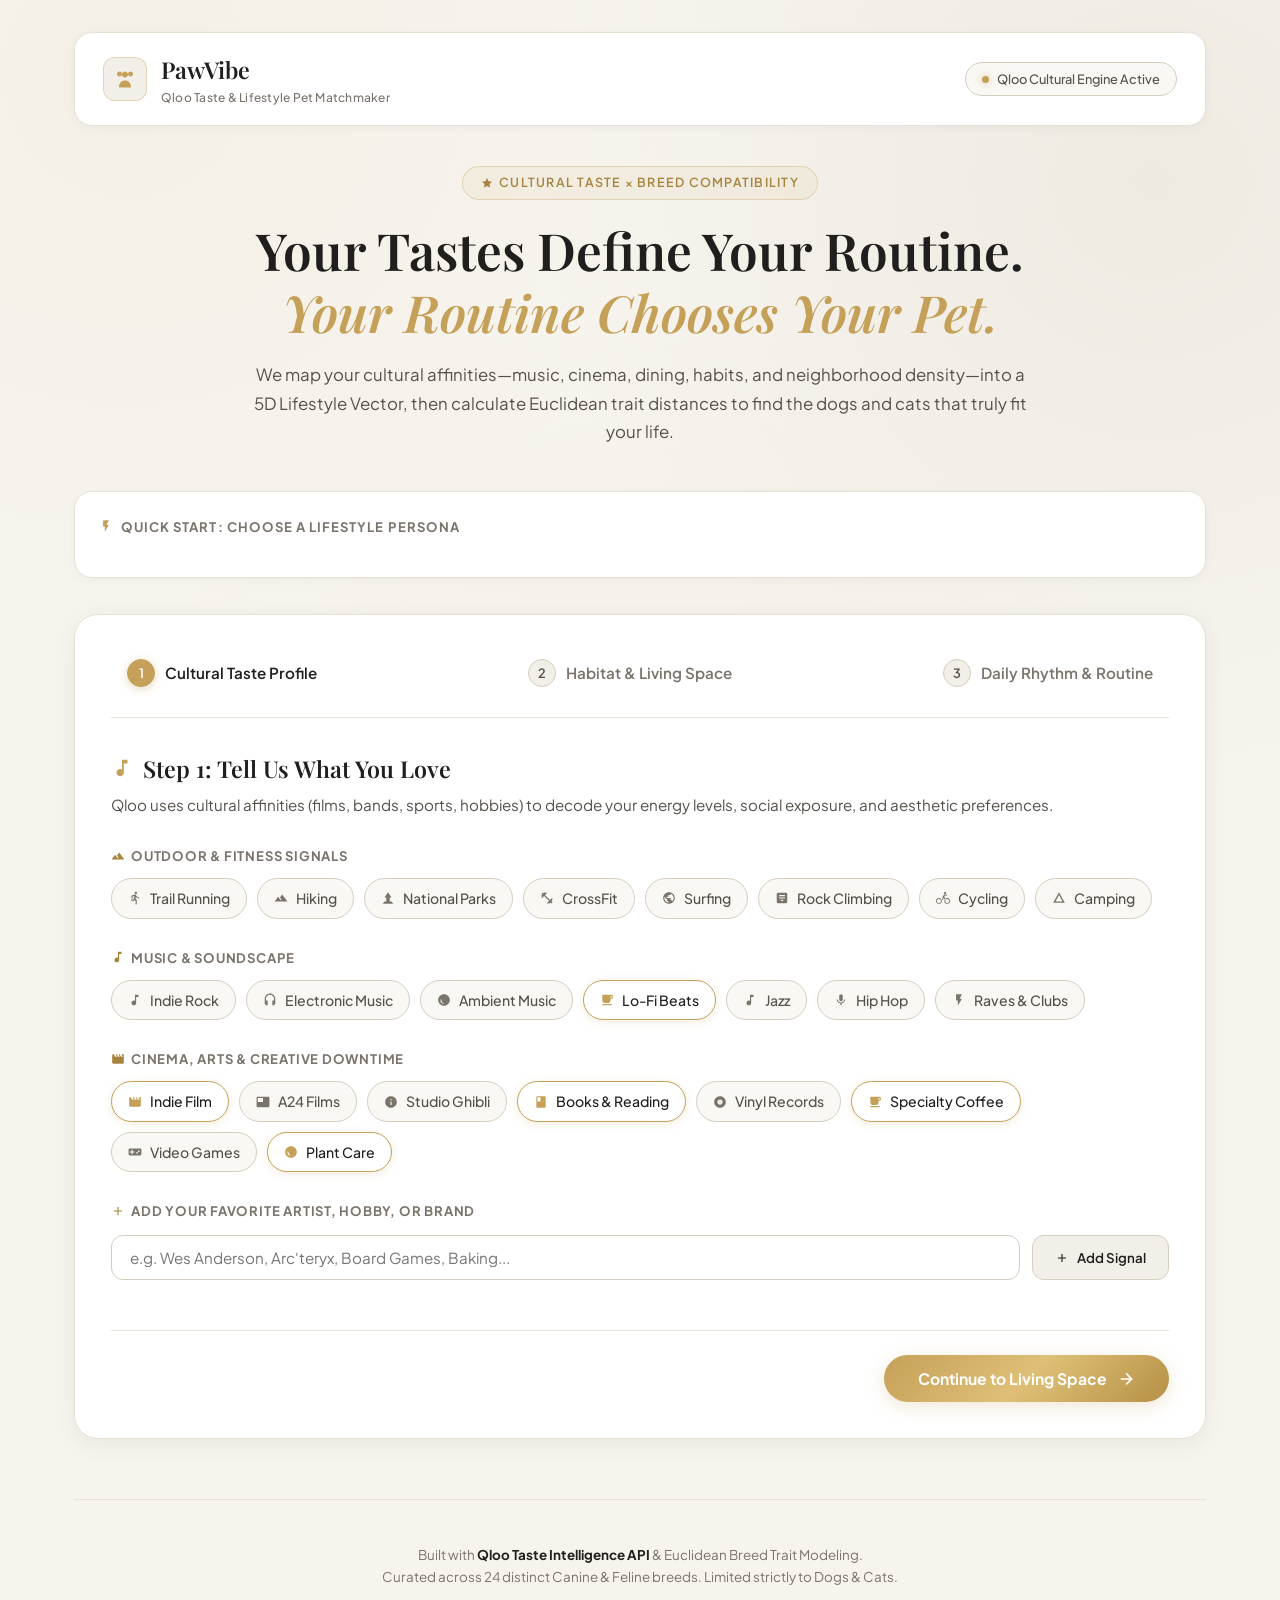
==== frontend/index.html @ f6d2f68c "Initial commit" ====
<!DOCTYPE html>
<html lang="en">
<head>
  <meta charset="UTF-8">
  <meta name="viewport" content="width=device-width, initial-scale=1.0">
  <title>PawVibe — Qloo Taste & Lifestyle Pet Matchmaker (Dogs & Cats)</title>
  <meta name="description" content="Discover your ideal dog or cat breed match powered by Qloo cultural taste intelligence, lifestyle vector modeling, and verified breed trait profiles.">
  <link rel="stylesheet" href="styles.css">
  <link rel="icon" href="data:image/svg+xml,<svg xmlns=%22http://www.w3.org/2000/svg%22 viewBox=%220 0 24 24%22 fill=%22%23C5A059%22><path d=%22M12 2C6.48 2 2 6.48 2 12s4.48 10 10 10 10-4.48 10-10S17.52 2 12 2zm0 18c-4.41 0-8-3.59-8-8s3.59-8 8-8 8 3.59 8 8-3.59 8-8 8z%22/></svg>">
</head>
<body>
  <div class="app-container">
    <!-- Header -->
    <header class="app-header">
      <div class="brand">
        <div class="brand-icon-box">
          <!-- Flat Paw SVG Icon -->
          <svg viewBox="0 0 24 24">
            <path d="M12 10.5c1.66 0 3-1.34 3-3s-1.34-3-3-3-3 1.34-3 3 1.34 3 3 3zm-5.5-1c1.38 0 2.5-1.12 2.5-2.5S7.88 4.5 6.5 4.5 4 5.62 4 7s1.12 2.5 2.5 2.5zm11 0c1.38 0 2.5-1.12 2.5-2.5S18.88 4.5 17.5 4.5 15 5.62 15 7s1.12 2.5 2.5 2.5zm-5.5 4c-3.31 0-6 2.69-6 6 0 .55.45 1 1 1h10c.55 0 1-.45 1-1 0-3.31-2.69-6-6-6z"/>
          </svg>
        </div>
        <div class="brand-text">
          <h1>PawVibe</h1>
          <span>Qloo Taste & Lifestyle Pet Matchmaker</span>
        </div>
      </div>
      <div class="header-status">
        <div class="status-badge" id="api-status-badge">
          <span class="pulse-dot"></span>
          <span id="api-status-text">Qloo Cultural Engine Active</span>
        </div>
      </div>
    </header>

    <!-- Hero Section -->
    <section class="hero-section">
      <div class="hero-tag">
        <svg width="12" height="12" viewBox="0 0 24 24" fill="currentColor">
          <path d="M12 2L15.09 8.26L22 9.27L17 14.14L18.18 21.02L12 17.77L5.82 21.02L7 14.14L2 9.27L8.91 8.26L12 2Z"/>
        </svg>
        <span>Cultural Taste × Breed Compatibility</span>
      </div>
      <h2 class="hero-title">Your Tastes Define Your Routine.<br><span class="gold-text">Your Routine Chooses Your Pet.</span></h2>
      <p class="hero-desc">
        We map your cultural affinities—music, cinema, dining, habits, and neighborhood density—into a 5D Lifestyle Vector, then calculate Euclidean trait distances to find the dogs and cats that truly fit your life.
      </p>
    </section>

    <!-- Quick Preset Personas -->
    <section class="preset-bar">
      <div class="preset-title">
        <svg viewBox="0 0 24 24"><path d="M7 2v11h3v9l7-12h-4l4-8z"/></svg>
        <span>Quick Start: Choose a Lifestyle Persona</span>
      </div>
      <div class="preset-grid" id="preset-grid">
        <!-- Rendered via JS -->
      </div>
    </section>

    <!-- Main Multi-Step Form -->
    <main class="form-card" id="quiz-card">
      <!-- Steps Navigation -->
      <nav class="steps-nav">
        <button class="step-tab active" data-step="1" id="tab-step-1">
          <span class="step-num">1</span>
          <span>Cultural Taste Profile</span>
        </button>
        <button class="step-tab" data-step="2" id="tab-step-2">
          <span class="step-num">2</span>
          <span>Habitat & Living Space</span>
        </button>
        <button class="step-tab" data-step="3" id="tab-step-3">
          <span class="step-num">3</span>
          <span>Daily Rhythm & Routine</span>
        </button>
      </nav>

      <!-- Step 1: Cultural Taste -->
      <div class="form-step active" id="step-1">
        <div class="step-header">
          <h3>
            <svg viewBox="0 0 24 24"><path d="M12 3v10.55c-.59-.34-1.27-.55-2-.55-2.21 0-4 1.79-4 4s1.79 4 4 4 4-1.79 4-4V7h4V3h-6z"/></svg>
            Step 1: Tell Us What You Love
          </h3>
          <p>Qloo uses cultural affinities (films, bands, sports, hobbies) to decode your energy levels, social exposure, and aesthetic preferences.</p>
        </div>

        <div class="taste-category">
          <span class="category-label">
            <svg viewBox="0 0 24 24"><path d="M14 6l-3.75 5 2.85 3.8-1.6 1.2L7 10l-6 8h22L14 6z"/></svg>
            Outdoor & Fitness Signals
          </span>
          <div class="tags-wrap" id="tags-outdoor">
            <span class="tag-pill" data-val="Trail Running">
              <svg viewBox="0 0 24 24"><path d="M13.49 5.48c1.1 0 2-.9 2-2s-.9-2-2-2-2 .9-2 2 .9 2 2 2zm-3.6 13.9l1-4.4 2.1 2v6h2v-7.5l-2.1-2 .6-3c1.3 1.5 3.3 2.5 5.5 2.5v-2c-1.9 0-3.5-1-4.3-2.4l-1-1.6c-.4-.6-1-1-1.7-1-.3 0-.5.1-.8.1l-5.2 2.2v4.7h2v-3.4l2.9-1.2-1.4 6.7-3.9-.8-.4 2 5.4 1.1z"/></svg>
              Trail Running
            </span>
            <span class="tag-pill" data-val="Hiking">
              <svg viewBox="0 0 24 24"><path d="M14 6l-3.75 5 2.85 3.8-1.6 1.2L7 10l-6 8h22L14 6z"/></svg>
              Hiking
            </span>
            <span class="tag-pill" data-val="National Parks">
              <svg viewBox="0 0 24 24"><path d="M12 2L6 11h3v7H6l-3 4h18l-3-4h-3v-7h3L12 2z"/></svg>
              National Parks
            </span>
            <span class="tag-pill" data-val="CrossFit">
              <svg viewBox="0 0 24 24"><path d="M20.57 14.86L22 13.43 20.57 12 17 15.57 8.43 7 12 3.43 10.57 2 9.14 3.43 7.71 2 5.57 4.14 4.14 2.71 2.71 4.14l1.43 1.43L2 7.71l1.43 1.43L2 10.57 3.43 12 7 8.43 15.57 17 12 20.57 13.43 22l1.43-1.43 1.43 1.43 2.14-2.14 1.43 1.43 1.43-1.43-1.43-1.43 1.43-1.43-1.43-1.43 1.43-1.43-1.43-1.43z"/></svg>
              CrossFit
            </span>
            <span class="tag-pill" data-val="Surfing">
              <svg viewBox="0 0 24 24"><path d="M12 2C6.48 2 2 6.48 2 12s4.48 10 10 10 10-4.48 10-10S17.52 2 12 2zm-1 17.93c-3.95-.49-7-3.85-7-7.93 0-.62.08-1.21.21-1.79L9 15v1c0 1.1.9 2 2 2v1.93zm6.9-2.54c-.26-.81-1-1.39-1.9-1.39h-1v-3c0-.55-.45-1-1-1H8v-2h2c.55 0 1-.45 1-1V7h2c1.1 0 2-.9 2-2v-.41c2.93 1.19 5 4.06 5 7.41 0 2.08-.8 3.97-2.1 5.46z"/></svg>
              Surfing
            </span>
            <span class="tag-pill" data-val="Rock Climbing">
              <svg viewBox="0 0 24 24"><path d="M19 3H5c-1.1 0-2 .9-2 2v14c0 1.1.9 2 2 2h14c1.1 0 2-.9 2-2V5c0-1.1-.9-2-2-2zm-5 14h-4v-2h4v2zm3-4H7v-2h10v2zm0-4H7V7h10v2z"/></svg>
              Rock Climbing
            </span>
            <span class="tag-pill" data-val="Cycling">
              <svg viewBox="0 0 24 24"><path d="M15.5 5.5c1.1 0 2-.9 2-2s-.9-2-2-2-2 .9-2 2 .9 2 2 2zM5 12c-2.8 0-5 2.2-5 5s2.2 5 5 5 5-2.2 5-5-2.2-5-5-5zm0 8.5c-1.9 0-3.5-1.6-3.5-3.5s1.6-3.5 3.5-3.5 3.5 1.6 3.5 3.5-1.6 3.5-3.5 3.5zm5.8-10l2.4-3.6c.4-.6 1-1 1.8-1h4v2h-3.4l-1.6 2.4 1.8 1.8c.6.6 1 1.4 1 2.3v3.6h-2v-3.6l-1.8-1.8-1.6 2.4c-.4.6-1 1-1.8 1H7v-2h3.4l1.4-2.5zM19 12c-2.8 0-5 2.2-5 5s2.2 5 5 5 5-2.2 5-5-2.2-5-5-5zm0 8.5c-1.9 0-3.5-1.6-3.5-3.5s1.6-3.5 3.5-3.5 3.5 1.6 3.5 3.5-1.6 3.5-3.5 3.5z"/></svg>
              Cycling
            </span>
            <span class="tag-pill" data-val="Camping">
              <svg viewBox="0 0 24 24"><path d="M12 2L2 20h20L12 2zm0 5l6 11H6l6-11z"/></svg>
              Camping
            </span>
          </div>
        </div>

        <div class="taste-category">
          <span class="category-label">
            <svg viewBox="0 0 24 24"><path d="M12 3v10.55c-.59-.34-1.27-.55-2-.55-2.21 0-4 1.79-4 4s1.79 4 4 4 4-1.79 4-4V7h4V3h-6z"/></svg>
            Music & Soundscape
          </span>
          <div class="tags-wrap" id="tags-music">
            <span class="tag-pill" data-val="Indie Rock">
              <svg viewBox="0 0 24 24"><path d="M12 3v10.55c-.59-.34-1.27-.55-2-.55-2.21 0-4 1.79-4 4s1.79 4 4 4 4-1.79 4-4V7h4V3h-6z"/></svg>
              Indie Rock
            </span>
            <span class="tag-pill" data-val="Electronic Music">
              <svg viewBox="0 0 24 24"><path d="M12 1c-4.97 0-9 4.03-9 9v7c0 2.21 1.79 4 4 4h1v-8h-3v-3c0-3.87 3.13-7 7-7s7 3.13 7 7v3h-3v8h1c2.21 0 4-1.79 4-4v-7c0-4.97-4.03-9-9-9z"/></svg>
              Electronic Music
            </span>
            <span class="tag-pill" data-val="Ambient Music">
              <svg viewBox="0 0 24 24"><path d="M12 2C6.48 2 2 6.48 2 12s4.48 10 10 10 10-4.48 10-10S17.52 2 12 2zm1 17.93c-3.95-.49-7-3.85-7-7.93 0-.62.08-1.21.21-1.79L9 15v1c0 1.1.9 2 2 2v1.93z"/></svg>
              Ambient Music
            </span>
            <span class="tag-pill" data-val="Lo-Fi">
              <svg viewBox="0 0 24 24"><path d="M20 3H4v10c0 2.21 1.79 4 4 4h6c2.21 0 4-1.79 4-4v-3h2c1.1 0 2-.9 2-2V5c0-1.1-.9-2-2-2zm0 5h-2V5h2v3zM4 19h16v2H4z"/></svg>
              Lo-Fi Beats
            </span>
            <span class="tag-pill" data-val="Jazz">
              <svg viewBox="0 0 24 24"><path d="M12 3v10.55c-.59-.34-1.27-.55-2-.55-2.21 0-4 1.79-4 4s1.79 4 4 4 4-1.79 4-4V7h4V3h-6z"/></svg>
              Jazz
            </span>
            <span class="tag-pill" data-val="Hip Hop">
              <svg viewBox="0 0 24 24"><path d="M12 14c1.66 0 3-1.34 3-3V5c0-1.66-1.34-3-3-3S9 3.34 9 5v6c0 1.66 1.34 3 3 3zm5.3-3c0 3-2.54 5.1-5.3 5.1S6.7 14 6.7 11H5c0 3.41 2.72 6.23 6 6.72V21h2v-3.28c3.28-.48 6-3.3 6-6.72h-1.7z"/></svg>
              Hip Hop
            </span>
            <span class="tag-pill" data-val="Raves">
              <svg viewBox="0 0 24 24"><path d="M7 2v11h3v9l7-12h-4l4-8z"/></svg>
              Raves & Clubs
            </span>
          </div>
        </div>

        <div class="taste-category">
          <span class="category-label">
            <svg viewBox="0 0 24 24"><path d="M18 4l2 4h-3l-2-4h-2l2 4h-3l-2-4H8l2 4H7L5 4H4c-1.1 0-1.99.9-1.99 2L2 18c0 1.1.9 2 2 2h16c1.1 0 2-.9 2-2V4h-4z"/></svg>
            Cinema, Arts & Creative Downtime
          </span>
          <div class="tags-wrap" id="tags-arts">
            <span class="tag-pill" data-val="Indie Film">
              <svg viewBox="0 0 24 24"><path d="M18 4l2 4h-3l-2-4h-2l2 4h-3l-2-4H8l2 4H7L5 4H4c-1.1 0-1.99.9-1.99 2L2 18c0 1.1.9 2 2 2h16c1.1 0 2-.9 2-2V4h-4z"/></svg>
              Indie Film
            </span>
            <span class="tag-pill" data-val="A24">
              <svg viewBox="0 0 24 24"><path d="M21 3H3c-1.1 0-2 .9-2 2v14c0 1.1.9 2 2 2h18c1.1 0 2-.9 2-2V5c0-1.1-.9-2-2-2zm-9 9H3V5h9v7z"/></svg>
              A24 Films
            </span>
            <span class="tag-pill" data-val="Studio Ghibli">
              <svg viewBox="0 0 24 24"><path d="M12 2C6.48 2 2 6.48 2 12s4.48 10 10 10 10-4.48 10-10S17.52 2 12 2zm1 15h-2v-6h2v6zm0-8h-2V7h2v2z"/></svg>
              Studio Ghibli
            </span>
            <span class="tag-pill" data-val="Reading">
              <svg viewBox="0 0 24 24"><path d="M18 2H6c-1.1 0-2 .9-2 2v16c0 1.1.9 2 2 2h12c1.1 0 2-.9 2-2V4c0-1.1-.9-2-2-2zM6 4h5v8l-2.5-1.5L6 12V4z"/></svg>
              Books & Reading
            </span>
            <span class="tag-pill" data-val="Vinyl Records">
              <svg viewBox="0 0 24 24"><path d="M12 2C6.48 2 2 6.48 2 12s4.48 10 10 10 10-4.48 10-10S17.52 2 12 2zm0 14.5c-2.49 0-4.5-2.01-4.5-4.5S9.51 7.5 12 7.5s4.5 2.01 4.5 4.5-2.01 4.5-4.5 4.5zm0-5.5c-.55 0-1 .45-1 1s.45 1 1 1 1-.45 1-1-.45-1-1-1z"/></svg>
              Vinyl Records
            </span>
            <span class="tag-pill" data-val="Coffee Shops">
              <svg viewBox="0 0 24 24"><path d="M20 3H4v10c0 2.21 1.79 4 4 4h6c2.21 0 4-1.79 4-4v-3h2c1.1 0 2-.9 2-2V5c0-1.1-.9-2-2-2zm0 5h-2V5h2v3zM4 19h16v2H4z"/></svg>
              Specialty Coffee
            </span>
            <span class="tag-pill" data-val="Gaming">
              <svg viewBox="0 0 24 24"><path d="M21 6H3c-1.1 0-2 .9-2 2v8c0 1.1.9 2 2 2h18c1.1 0 2-.9 2-2V8c0-1.1-.9-2-2-2zm-10 7H8v3H6v-3H3v-2h3V8h2v3h3v2zm4.5 2c-.83 0-1.5-.67-1.5-1.5s.67-1.5 1.5-1.5 1.5.67 1.5 1.5-.67 1.5-1.5 1.5zm3-3c-.83 0-1.5-.67-1.5-1.5S17.67 9 18.5 9s1.5.67 1.5 1.5-.67 1.5-1.5 1.5z"/></svg>
              Video Games
            </span>
            <span class="tag-pill" data-val="Plant Care">
              <svg viewBox="0 0 24 24"><path d="M12 2C6.48 2 2 6.48 2 12s4.48 10 10 10 10-4.48 10-10S17.52 2 12 2zm1 17.93c-3.95-.49-7-3.85-7-7.93 0-.62.08-1.21.21-1.79L9 15v1c0 1.1.9 2 2 2v1.93z"/></svg>
              Plant Care
            </span>
          </div>
        </div>

        <div class="taste-category">
          <span class="category-label">
            <svg viewBox="0 0 24 24"><path d="M19 13h-6v6h-2v-6H5v-2h6V5h2v6h6v2z"/></svg>
            Add Your Favorite Artist, Hobby, or Brand
          </span>
          <div class="custom-tag-box">
            <input type="text" id="custom-tag-input" class="input-field" placeholder="e.g. Wes Anderson, Arc'teryx, Board Games, Baking...">
            <button type="button" id="btn-add-tag" class="btn-secondary">
              <svg width="14" height="14" viewBox="0 0 24 24" fill="currentColor"><path d="M19 13h-6v6h-2v-6H5v-2h6V5h2v6h6v2z"/></svg>
              Add Signal
            </button>
          </div>
          <div class="tags-wrap" id="custom-tags-container" style="margin-top: 14px;"></div>
        </div>

        <div class="form-actions">
          <div></div>
          <button type="button" class="btn-primary" id="btn-next-1">
            <span>Continue to Living Space</span>
            <svg viewBox="0 0 24 24"><path d="M5 13h11.86l-5.43 5.43 1.42 1.42L21.14 12l-8.29-8.29-1.42 1.42L16.86 11H5v2z"/></svg>
          </button>
        </div>
      </div>

      <!-- Step 2: Living & Habitat -->
      <div class="form-step" id="step-2">
        <div class="step-header">
          <h3>
            <svg viewBox="0 0 24 24"><path d="M10 20v-6h4v6h5v-8h3L12 3 2 12h3v8z"/></svg>
            Step 2: Where & How Do You Live?
          </h3>
          <p>Space and neighborhood density set physical boundaries for animal size and exercise footprint.</p>
        </div>

        <div class="taste-category" style="margin-bottom: 26px;">
          <label class="category-label" for="input-location">
            <svg viewBox="0 0 24 24"><path d="M12 2C8.13 2 5 5.13 5 9c0 5.25 7 13 7 13s7-7.75 7-13c0-3.87-3.13-7-7-7zm0 9.5c-1.38 0-2.5-1.12-2.5-2.5s1.12-2.5 2.5-2.5 2.5 1.12 2.5 2.5-1.12 2.5-2.5 2.5z"/></svg>
            City, Neighborhood, or ZIP Code
          </label>
          <input type="text" id="input-location" class="input-field" placeholder="e.g. Silver Lake, Los Angeles, CA or Brooklyn, NY" value="Brooklyn, NY" style="width: 100%;">
        </div>

        <div class="taste-category">
          <span class="category-label">
            <svg viewBox="0 0 24 24"><path d="M19 3H5c-1.1 0-2 .9-2 2v14c0 1.1.9 2 2 2h14c1.1 0 2-.9 2-2V5c0-1.1-.9-2-2-2zm-5 14h-4v-2h4v2zm3-4H7v-2h10v2zm0-4H7V7h10v2z"/></svg>
            Home Type & Footprint
          </span>
          <div class="options-grid">
            <label class="radio-card" data-group="home_type">
              <input type="radio" name="home_type" value="studio">
              <svg class="card-icon-svg" viewBox="0 0 24 24"><path d="M4 4h16v16H4V4zm2 2v12h12V6H6z"/></svg>
              <h4>Studio Loft</h4>
              <p>Compact urban studio under 600 sq ft</p>
            </label>
            <label class="radio-card selected" data-group="home_type">
              <input type="radio" name="home_type" value="apartment" checked>
              <svg class="card-icon-svg" viewBox="0 0 24 24"><path d="M17 11V3H7v4H3v14h8v-4h2v4h8V11h-4zM7 19H5v-2h2v2zm0-4H5v-2h2v2zm0-4H5V9h2v2zm4 4H9v-2h2v2zm0-4H9V9h2v2zm0-4H9V5h2v2zm4 8h-2v-2h2v2zm0-4h-2V9h2v2zm0-4h-2V5h2v2zm4 12h-2v-2h2v2zm0-4h-2v-2h2v2z"/></svg>
              <h4>1-2 BR Apartment</h4>
              <p>Standard urban or suburban flat</p>
            </label>
            <label class="radio-card" data-group="home_type">
              <input type="radio" name="home_type" value="townhouse">
              <svg class="card-icon-svg" viewBox="0 0 24 24"><path d="M19 9.3V4h-3v2.6L12 3 2 12h3v8h5v-6h4v6h5v-8h3l-3-2.7z"/></svg>
              <h4>Townhouse / Multi-level</h4>
              <p>Spacious multi-floor home with balcony</p>
            </label>
            <label class="radio-card" data-group="home_type">
              <input type="radio" name="home_type" value="house_yard">
              <svg class="card-icon-svg" viewBox="0 0 24 24"><path d="M10 20v-6h4v6h5v-8h3L12 3 2 12h3v8z"/></svg>
              <h4>House with Yard</h4>
              <p>Fenced outdoor space and acreage</p>
            </label>
          </div>
        </div>

        <div class="form-actions">
          <button type="button" class="btn-secondary" id="btn-back-2">
            <svg width="14" height="14" viewBox="0 0 24 24" fill="currentColor"><path d="M19 11H7.14l5.43-5.43-1.42-1.42L2.86 12l8.29 8.29 1.42-1.42L7.14 13H19v-2z"/></svg>
            Back
          </button>
          <button type="button" class="btn-primary" id="btn-next-2">
            <span>Continue to Routine</span>
            <svg viewBox="0 0 24 24"><path d="M5 13h11.86l-5.43 5.43 1.42 1.42L21.14 12l-8.29-8.29-1.42 1.42L16.86 11H5v2z"/></svg>
          </button>
        </div>
      </div>

      <!-- Step 3: Schedule & Vibe -->
      <div class="form-step" id="step-3">
        <div class="step-header">
          <h3>
            <svg viewBox="0 0 24 24"><path d="M11.99 2C6.47 2 2 6.48 2 12s4.47 10 9.99 10C17.52 22 22 17.52 22 12S17.52 2 11.99 2zM12 20c-4.42 0-8-3.58-8-8s3.58-8 8-8 8 3.58 8 8-3.58 8-8 8zm.5-13H11v6l5.25 3.15.75-1.23-4.5-2.67z"/></svg>
            Step 3: Your Daily Routine & Soundscape
          </h3>
          <p>Pet breeds vary in separation anxiety, vocalization, and reliance on owner presence.</p>
        </div>

        <div class="taste-category">
          <span class="category-label">
            <svg viewBox="0 0 24 24"><path d="M20 18c1.1 0 1.99-.9 1.99-2L22 6c0-1.1-.9-2-2-2H4c-1.1 0-2 .9-2 2v10c0 1.1.9 2 2 2H0v2h24v-2h-4zM4 6h16v10H4V6z"/></svg>
            Work Style & Presence
          </span>
          <div class="options-grid">
            <label class="radio-card selected" data-group="work_style">
              <input type="radio" name="work_style" value="remote" checked>
              <svg class="card-icon-svg" viewBox="0 0 24 24"><path d="M20 18c1.1 0 1.99-.9 1.99-2L22 6c0-1.1-.9-2-2-2H4c-1.1 0-2 .9-2 2v10c0 1.1.9 2 2 2H0v2h24v-2h-4zM4 6h16v10H4V6z"/></svg>
              <h4>100% Remote (WFH)</h4>
              <p>Home all day; highly companionable</p>
            </label>
            <label class="radio-card" data-group="work_style">
              <input type="radio" name="work_style" value="hybrid">
              <svg class="card-icon-svg" viewBox="0 0 24 24"><path d="M20 6h-4V4c0-1.11-.89-2-2-2h-4c-1.11 0-2 .89-2 2v2H4c-1.11 0-1.99.89-1.99 2L2 19c0 1.11.89 2 2 2h16c1.11 0 2-.89 2-2V8c0-1.11-.89-2-2-2zm-6 0h-4V4h4v2z"/></svg>
              <h4>Hybrid Schedule</h4>
              <p>Balanced schedule, 2-3 days office</p>
            </label>
            <label class="radio-card" data-group="work_style">
              <input type="radio" name="work_style" value="in_office">
              <svg class="card-icon-svg" viewBox="0 0 24 24"><path d="M12 7V3H2v18h20V7H12zM6 19H4v-2h2v2zm0-4H4v-2h2v2zm0-4H4V9h2v2zm0-4H4V5h2v2zm4 12H8v-2h2v2zm0-4H8v-2h2v2zm0-4H8V9h2v2zm0-4H8V5h2v2zm10 12h-8v-2h2v-2h-2v-2h2v-2h-2V9h8v10zm-2-8h-2v2h2v-2zm0 4h-2v2h2v-2z"/></svg>
              <h4>Full-Time Office</h4>
              <p>Away 8+ hours/day; independent pet</p>
            </label>
          </div>
        </div>

        <div class="taste-category">
          <span class="category-label">
            <svg viewBox="0 0 24 24"><path d="M12 2C6.48 2 2 6.48 2 12s4.48 10 10 10 10-4.48 10-10S17.52 2 12 2zm1 17.93c-3.95-.49-7-3.85-7-7.93 0-.62.08-1.21.21-1.79L9 15v1c0 1.1.9 2 2 2v1.93z"/></svg>
            Weekend Rhythm
          </span>
          <div class="options-grid">
            <label class="radio-card" data-group="weekend_vibe">
              <input type="radio" name="weekend_vibe" value="outdoors_active">
              <svg class="card-icon-svg" viewBox="0 0 24 24"><path d="M14 6l-3.75 5 2.85 3.8-1.6 1.2L7 10l-6 8h22L14 6z"/></svg>
              <h4>Outdoors & Athletics</h4>
              <p>Trails, parks, mountain excursions</p>
            </label>
            <label class="radio-card" data-group="weekend_vibe">
              <input type="radio" name="weekend_vibe" value="social_nightlife">
              <svg class="card-icon-svg" viewBox="0 0 24 24"><path d="M21 5V3H3v2l8 9v5H6v2h12v-2h-5v-5l8-9zM7.43 7L5.66 5h12.69l-1.78 2H7.43z"/></svg>
              <h4>Social & Dining Out</h4>
              <p>Dinner parties, busy venues, nightlife</p>
            </label>
            <label class="radio-card selected" data-group="weekend_vibe">
              <input type="radio" name="weekend_vibe" value="chill_creative" checked>
              <svg class="card-icon-svg" viewBox="0 0 24 24"><path d="M12 3c-4.97 0-9 4.03-9 9 0 2.12.74 4.07 1.97 5.61L4.35 19.4c-.39.39-.39 1.02 0 1.41.39.39 1.02.39 1.41 0l1.9-1.9C9.23 19.58 10.57 20 12 20c4.97 0 9-4.03 9-9s-4.03-9-9-9z"/></svg>
              <h4>Creative & Cozy</h4>
              <p>Coffee, bookstores, cooking, art</p>
            </label>
            <label class="radio-card" data-group="weekend_vibe">
              <input type="radio" name="weekend_vibe" value="cozy_homebody">
              <svg class="card-icon-svg" viewBox="0 0 24 24"><path d="M20 10V7c0-1.1-.9-2-2-2H6c-1.1 0-2 .9-2 2v3c-1.1 0-2 .9-2 2v5h1.33L4 21h2l.67-2h10.67l.66 2h2l.67-2H22v-5c0-1.1-.9-2-2-2zm-9 0H6V7h5v3zm7 0h-5V7h5v3z"/></svg>
              <h4>Homebody Sanctuary</h4>
              <p>Low-key recharge, films, reading</p>
            </label>
          </div>
        </div>

        <div class="taste-category">
          <span class="category-label">
            <svg viewBox="0 0 24 24"><path d="M3 9v6h4l5 5V4L7 9H3zm13.5 3c0-1.77-1.02-3.29-2.5-4.03v8.05c1.48-.73 2.5-2.25 2.5-4.02z"/></svg>
            Sound & Noise Tolerance
          </span>
          <div class="options-grid">
            <label class="radio-card selected" data-group="noise_tolerance">
              <input type="radio" name="noise_tolerance" value="quiet" checked>
              <svg class="card-icon-svg" viewBox="0 0 24 24"><path d="M16.5 12c0-1.77-1.02-3.29-2.5-4.03v2.21l2.45 2.45c.03-.2.05-.41.05-.63zm2.5 0c0 .94-.2 1.82-.54 2.64l1.51 1.51C20.63 14.91 21 13.5 21 12c0-4.28-2.99-7.86-7-8.77v2.06c2.89.86 5 3.54 5 6.71zM4.27 3L3 4.27 7.73 9H3v6h4l5 5v-6.73l4.25 4.25c-.67.52-1.42.93-2.25 1.18v2.06c1.38-.31 2.63-.95 3.69-1.81L19.73 21 21 19.73l-9-9L4.27 3zM12 4L9.91 6.09 12 8.18V4z"/></svg>
              <h4>Quiet & Serene</h4>
              <p>Dislikes loud barking, easily overstimulated</p>
            </label>
            <label class="radio-card" data-group="noise_tolerance">
              <input type="radio" name="noise_tolerance" value="moderate">
              <svg class="card-icon-svg" viewBox="0 0 24 24"><path d="M3 9v6h4l5 5V4L7 9H3zm13.5 3c0-1.77-1.02-3.29-2.5-4.03v8.05c1.48-.73 2.5-2.25 2.5-4.02z"/></svg>
              <h4>Moderate Vibe</h4>
              <p>Comfortable with typical household life</p>
            </label>
            <label class="radio-card" data-group="noise_tolerance">
              <input type="radio" name="noise_tolerance" value="bustling">
              <svg class="card-icon-svg" viewBox="0 0 24 24"><path d="M3 9v6h4l5 5V4L7 9H3zm13.5 3c0-1.77-1.02-3.29-2.5-4.03v8.05c1.48-.73 2.5-2.25 2.5-4.02zM14 3.23v2.06c2.89.86 5 3.54 5 6.71s-2.11 5.85-5 6.71v2.06c4.01-.91 7-4.49 7-8.77s-2.99-7.86-7-8.77z"/></svg>
              <h4>Bustling Atmosphere</h4>
              <p>Thrives in vocal, energetic homes</p>
            </label>
          </div>
        </div>

        <div class="taste-category">
          <span class="category-label">
            <svg viewBox="0 0 24 24"><path d="M21 16v-2l-8-5V3.5c0-.83-.67-1.5-1.5-1.5S10 2.67 10 3.5V9l-8 5v2l8-2.5V19l-2 1.5V22l3.5-1 3.5 1v-1.5L13 19v-5.5l8 2.5z"/></svg>
            Travel & Vacation Frequency
          </span>
          <div class="options-grid">
            <label class="radio-card selected" data-group="travel_frequency">
              <input type="radio" name="travel_frequency" value="rarely" checked>
              <svg class="card-icon-svg" viewBox="0 0 24 24"><path d="M10 20v-6h4v6h5v-8h3L12 3 2 12h3v8z"/></svg>
              <h4>Rarely Away</h4>
              <p>Stay local, travel 1-2 times per year</p>
            </label>
            <label class="radio-card" data-group="travel_frequency">
              <input type="radio" name="travel_frequency" value="moderate">
              <svg class="card-icon-svg" viewBox="0 0 24 24"><path d="M18.92 6.01C18.72 5.42 18.16 5 17.5 5h-11c-.66 0-1.21.42-1.42 1.01L3 12v8c0 .55.45 1 1 1h1c.55 0 1-.45 1-1v-1h12v1c0 .55.45 1 1 1h1c.55 0 1-.45 1-1v-8l-2.08-5.99zM6.85 7h10.29l1.04 3H5.81l1.04-3zM19 17H5v-4.66l.12-.34h13.77l.11.34V17z"/></svg>
              <h4>Moderate Getaways</h4>
              <p>Occasional weekend trips or vacations</p>
            </label>
            <label class="radio-card" data-group="travel_frequency">
              <input type="radio" name="travel_frequency" value="frequent">
              <svg class="card-icon-svg" viewBox="0 0 24 24"><path d="M21 16v-2l-8-5V3.5c0-.83-.67-1.5-1.5-1.5S10 2.67 10 3.5V9l-8 5v2l8-2.5V19l-2 1.5V22l3.5-1 3.5 1v-1.5L13 19v-5.5l8 2.5z"/></svg>
              <h4>Frequent Flyer</h4>
              <p>On the road often; requires easy travel/care</p>
            </label>
          </div>
        </div>

        <div class="form-actions">
          <button type="button" class="btn-secondary" id="btn-back-3">
            <svg width="14" height="14" viewBox="0 0 24 24" fill="currentColor"><path d="M19 11H7.14l5.43-5.43-1.42-1.42L2.86 12l8.29 8.29 1.42-1.42L7.14 13H19v-2z"/></svg>
            Back
          </button>
          <button type="button" class="btn-primary" id="btn-synthesize">
            <svg viewBox="0 0 24 24"><path d="M12 2L15.09 8.26L22 9.27L17 14.14L18.18 21.02L12 17.77L5.82 21.02L7 14.14L2 9.27L8.91 8.26L12 2Z"/></svg>
            <span>Match My Pet with Qloo Taste Intelligence</span>
          </button>
        </div>
      </div>
    </main>

    <!-- Synthesis Animated Processing State -->
    <div class="synthesis-loader" id="loader-box">
      <div class="loader-orb">
        <svg viewBox="0 0 24 24"><path d="M12 2C6.48 2 2 6.48 2 12s4.48 10 10 10 10-4.48 10-10S17.52 2 12 2zm1 17.93c-3.95-.49-7-3.85-7-7.93 0-.62.08-1.21.21-1.79L9 15v1c0 1.1.9 2 2 2v1.93z"/></svg>
      </div>
      <h3>Translating Cultural Taste to Lifestyle Matrix</h3>
      <p class="loader-status" id="loader-text">Querying Qloo taste correlation engine...</p>
    </div>

    <!-- Results Section -->
    <section class="results-section" id="results-container">
      <!-- Cultural Profile Banner -->
      <div class="profile-banner">
        <div class="banner-left">
          <div class="profile-tag">
            <svg width="12" height="12" viewBox="0 0 24 24" fill="currentColor"><path d="M12 2L15.09 8.26L22 9.27L17 14.14L18.18 21.02L12 17.77L5.82 21.02L7 14.14L2 9.27L8.91 8.26L12 2Z"/></svg>
            <span>Qloo Cultural Archetype</span>
          </div>
          <h2 class="profile-title" id="res-archetype">The Urban Remote Sanctuary</h2>
          <p class="profile-narrative" id="res-narrative">
            Your cultural profile blends creative downtime with focused remote work.
          </p>
          <div class="affinity-chips" id="res-affinities">
            <!-- Chips rendered via JS -->
          </div>
        </div>

        <!-- 5D Lifestyle Vector Summary Card -->
        <div class="vector-metrics-card">
          <div class="metrics-title">
            <span>5D Lifestyle Vector</span>
            <button class="tune-btn" id="btn-open-tuner">
              <svg viewBox="0 0 24 24"><path d="M3 17v2h6v-2H3zM3 5v2h10V5H3zm10 16v-2h8v-2h-8v-2h-2v6h2zM7 9v2H3v2h4v2h2V9H7zm14 4v-2H11v2h10zm-6-4h2V7h4V5h-4V3h-2v6z"/></svg>
              Adjust Sliders
            </button>
          </div>
          <div id="vector-metric-bars">
            <!-- Rendered via JS -->
          </div>
        </div>
      </div>

      <!-- Results Tab Switcher -->
      <div class="results-tabs">
        <button class="res-tab-btn active" data-tab="dogs" id="tab-dogs">
          <svg viewBox="0 0 24 24"><path d="M4.5 10.5C3.67 10.5 3 9.83 3 9s.67-1.5 1.5-1.5S6 8.17 6 9s-.67 1.5-1.5 1.5zm15 0c-.83 0-1.5-.67-1.5-1.5s.67-1.5 1.5-1.5 1.5.67 1.5 1.5-.67 1.5-1.5 1.5zm-7.5-6C8.91 4.5 6.75 6.66 6.75 9.75c0 3.86 3.75 8.25 5.25 9.75 1.5-1.5 5.25-5.89 5.25-9.75C17.25 6.66 15.09 4.5 12 4.5z"/></svg>
          Top 3 Dogs
        </button>
        <button class="res-tab-btn" data-tab="cats" id="tab-cats">
          <svg viewBox="0 0 24 24"><path d="M12 2C6.48 2 2 6.48 2 12s4.48 10 10 10 10-4.48 10-10S17.52 2 12 2zm-4 7c.83 0 1.5.67 1.5 1.5S8.83 12 8 12s-1.5-.67-1.5-1.5S7.17 9 8 9zm8 0c.83 0 1.5.67 1.5 1.5S16.83 12 16 12s-1.5-.67-1.5-1.5.67-1.5 1.5-1.5zm-4 8c-2.33 0-4.31-1.46-5.11-3.5h10.22c-.8 2.04-2.78 3.5-5.11 3.5z"/></svg>
          Top 3 Cats
        </button>
        <button class="res-tab-btn" data-tab="both" id="tab-both">
          <svg viewBox="0 0 24 24"><path d="M12 2L15.09 8.26L22 9.27L17 14.14L18.18 21.02L12 17.77L5.82 21.02L7 14.14L2 9.27L8.91 8.26L12 2Z"/></svg>
          Combined Top Picks
        </button>
      </div>

      <!-- Breed Cards Grid (With Real Images in Suggestion Box) -->
      <div class="breeds-grid" id="breeds-card-grid">
        <!-- Rendered via JS -->
      </div>

      <!-- Runner Ups Section -->
      <div class="runner-up-section" id="runner-up-wrap">
        <h3 class="section-subhead">
          <svg viewBox="0 0 24 24"><path d="M12 2L15.09 8.26L22 9.27L17 14.14L18.18 21.02L12 17.77L5.82 21.02L7 14.14L2 9.27L8.91 8.26L12 2Z"/></svg>
          <span>Close Contenders & Honorable Mentions</span>
        </h3>
        <div class="runner-grid" id="runner-grid">
          <!-- Rendered via JS -->
        </div>
      </div>

      <!-- Recalculate CTA -->
      <div style="text-align: center; margin-top: 48px;">
        <button type="button" class="btn-secondary" id="btn-restart">
          <svg width="14" height="14" viewBox="0 0 24 24" fill="currentColor"><path d="M17.65 6.35C16.2 4.9 14.21 4 12 4c-4.42 0-7.99 3.58-7.99 8s3.57 8 7.99 8c3.73 0 6.84-2.55 7.73-6h-2.08c-.82 2.33-3.04 4-5.65 4-3.31 0-6-2.69-6-6s2.69-6 6-6c1.66 0 3.14.69 4.22 1.78L13 11h7V4l-2.35 2.35z"/></svg>
          Retake Lifestyle Quiz
        </button>
      </div>
    </section>

    <!-- Modal: Live 5D Vector Tuner -->
    <div class="modal-overlay" id="tuner-modal">
      <div class="modal-box">
        <div class="modal-header">
          <h3>Fine-Tune Your Lifestyle Vector</h3>
          <button class="close-btn" id="btn-close-tuner">&times;</button>
        </div>
        <p style="font-size: 0.88rem; color: var(--text-secondary); margin-bottom: 22px;">
          Adjust the dimensions below to see how shifts in your activity, space, or schedule recalculate your top breed recommendations.
        </p>

        <div class="slider-group">
          <div class="slider-label-row">
            <span>Activity Level</span>
            <span class="slider-val" id="val-activity">3.0</span>
          </div>
          <input type="range" min="1" max="5" step="0.1" class="custom-range" id="range-activity">
        </div>

        <div class="slider-group">
          <div class="slider-label-row">
            <span>Living Space</span>
            <span class="slider-val" id="val-space">3.0</span>
          </div>
          <input type="range" min="1" max="5" step="0.1" class="custom-range" id="range-space">
        </div>

        <div class="slider-group">
          <div class="slider-label-row">
            <span>Social Exposure</span>
            <span class="slider-val" id="val-social">3.0</span>
          </div>
          <input type="range" min="1" max="5" step="0.1" class="custom-range" id="range-social">
        </div>

        <div class="slider-group">
          <div class="slider-label-row">
            <span>Home Presence / Routine</span>
            <span class="slider-val" id="val-travel">3.0</span>
          </div>
          <input type="range" min="1" max="5" step="0.1" class="custom-range" id="range-travel">
        </div>

        <div class="slider-group">
          <div class="slider-label-row">
            <span>Noise & Vibe Tolerance</span>
            <span class="slider-val" id="val-noise">3.0</span>
          </div>
          <input type="range" min="1" max="5" step="0.1" class="custom-range" id="range-noise">
        </div>

        <div style="margin-top: 28px;">
          <button type="button" class="btn-primary" id="btn-apply-tuning" style="width: 100%; justify-content: center;">
            <svg viewBox="0 0 24 24"><path d="M12 2L15.09 8.26L22 9.27L17 14.14L18.18 21.02L12 17.77L5.82 21.02L7 14.14L2 9.27L8.91 8.26L12 2Z"/></svg>
            Recalculate Matches
          </button>
        </div>
      </div>
    </div>

    <!-- Footer -->
    <footer class="app-footer">
      <p>
        Built with <strong>Qloo Taste Intelligence API</strong> & Euclidean Breed Trait Modeling.<br>
        Curated across 24 distinct Canine & Feline breeds. Limited strictly to Dogs & Cats.
      </p>
    </footer>
  </div>

  <script src="app.js"></script>
</body>
</html>
---- frontend/styles.css ----
/* ==========================================================================
   PawVibe Luxury Atelier Design System
   Palette: Strictly Beige, White, Grey, and Gold
   Aesthetic: Flat iconography, clean editorial typography, warm minimalism
   ========================================================================== */

@import url('https://fonts.googleapis.com/css2?family=Plus+Jakarta+Sans:wght@300;400;500;600;700;800&family=Playfair+Display:ital,wght@0,500;0,600;0,700;1,400&display=swap');

:root {
  /* Strictly Beige, White, Grey, Gold */
  
  /* Beige Tones */
  --bg-page: #F7F4EE;
  --bg-beige-subtle: #FAF8F4;
  --bg-beige-surface: #F2EFE8;
  --bg-beige-deep: #EBE5D8;
  
  /* White */
  --color-white: #FFFFFF;
  --bg-card: #FFFFFF;
  --bg-card-subtle: #FCFBF9;
  
  /* Grey Tones */
  --text-primary: #211F1D;
  --text-secondary: #54504A;
  --text-muted: #7A746B;
  --text-light: #A39D92;
  --border-light: #E7E2D8;
  --border-medium: #D5CEBF;
  --border-dark: #A8A092;
  --grey-surface: #EFECE6;

  /* Gold Accents */
  --gold-primary: #C5A059;
  --gold-light: #DFBF77;
  --gold-deep: #A7843D;
  --gold-wash: rgba(197, 160, 89, 0.08);
  --gold-tint: rgba(197, 160, 89, 0.16);
  --gold-border: rgba(197, 160, 89, 0.35);
  --gold-glow: 0 4px 20px rgba(197, 160, 89, 0.18);
  --grad-gold: linear-gradient(135deg, #C5A059 0%, #DFBF77 50%, #B59045 100%);
  --grad-gold-soft: linear-gradient(135deg, rgba(197, 160, 89, 0.15) 0%, rgba(223, 191, 119, 0.1) 100%);

  /* Typography */
  --font-sans: 'Plus Jakarta Sans', -apple-system, BlinkMacSystemFont, sans-serif;
  --font-serif: 'Playfair Display', Georgia, serif;

  /* Geometry & Radii */
  --radius-sm: 6px;
  --radius-md: 12px;
  --radius-lg: 18px;
  --radius-xl: 24px;
  --radius-full: 9999px;

  /* Shadows */
  --shadow-subtle: 0 2px 10px rgba(33, 31, 29, 0.04);
  --shadow-card: 0 6px 24px rgba(33, 31, 29, 0.06);
  --shadow-hover: 0 12px 36px rgba(33, 31, 29, 0.1);
  --shadow-gold: 0 4px 18px rgba(197, 160, 89, 0.25);

  --transition-fast: 0.16s ease;
  --transition-normal: 0.26s ease;
}

/* Base Styles */
* {
  box-sizing: border-box;
  margin: 0;
  padding: 0;
}

body {
  font-family: var(--font-sans);
  background-color: var(--bg-page);
  color: var(--text-primary);
  min-height: 100vh;
  line-height: 1.6;
  overflow-x: hidden;
  background-image: 
    radial-gradient(circle at 10% 8%, rgba(197, 160, 89, 0.05) 0%, transparent 40%),
    radial-gradient(circle at 90% 20%, rgba(213, 206, 191, 0.25) 0%, transparent 45%),
    radial-gradient(circle at 50% 90%, rgba(197, 160, 89, 0.04) 0%, transparent 50%);
  background-attachment: fixed;
}

/* Container */
.app-container {
  max-width: 1180px;
  margin: 0 auto;
  padding: 32px 24px 80px;
  position: relative;
}

/* Header & Atelier Branding */
header.app-header {
  display: flex;
  align-items: center;
  justify-content: space-between;
  padding: 18px 28px;
  background: var(--color-white);
  border: 1px solid var(--border-light);
  border-radius: var(--radius-lg);
  margin-bottom: 40px;
  box-shadow: var(--shadow-subtle);
}

.brand {
  display: flex;
  align-items: center;
  gap: 14px;
}

.brand-icon-box {
  width: 44px;
  height: 44px;
  border-radius: var(--radius-md);
  background: var(--bg-beige-surface);
  border: 1px solid var(--gold-border);
  display: flex;
  align-items: center;
  justify-content: center;
  color: var(--gold-primary);
}

.brand-icon-box svg {
  width: 24px;
  height: 24px;
  fill: currentColor;
}

.brand-text h1 {
  font-family: var(--font-serif);
  font-size: 1.45rem;
  font-weight: 600;
  letter-spacing: -0.01em;
  color: var(--text-primary);
}

.brand-text span {
  font-size: 0.75rem;
  color: var(--text-muted);
  display: block;
  font-weight: 500;
  letter-spacing: 0.02em;
}

.header-status {
  display: flex;
  align-items: center;
}

.status-badge {
  display: inline-flex;
  align-items: center;
  gap: 8px;
  padding: 6px 16px;
  background: var(--bg-beige-subtle);
  border: 1px solid var(--border-medium);
  border-radius: var(--radius-full);
  font-size: 0.8rem;
  color: var(--text-secondary);
  font-weight: 500;
}

.pulse-dot {
  width: 7px;
  height: 7px;
  border-radius: 50%;
  background: var(--gold-primary);
  box-shadow: 0 0 8px rgba(197, 160, 89, 0.6);
}

/* Hero Section */
.hero-section {
  text-align: center;
  max-width: 780px;
  margin: 0 auto 44px;
}

.hero-tag {
  display: inline-flex;
  align-items: center;
  gap: 6px;
  padding: 6px 18px;
  font-size: 0.78rem;
  font-weight: 600;
  text-transform: uppercase;
  letter-spacing: 0.1em;
  background: var(--gold-wash);
  color: var(--gold-deep);
  border: 1px solid var(--gold-border);
  border-radius: var(--radius-full);
  margin-bottom: 20px;
}

.hero-title {
  font-family: var(--font-serif);
  font-size: clamp(2.2rem, 4vw, 3.4rem);
  font-weight: 600;
  line-height: 1.2;
  margin-bottom: 18px;
  color: var(--text-primary);
}

.hero-title .gold-text {
  color: var(--gold-primary);
  font-style: italic;
}

.hero-desc {
  font-size: 1.05rem;
  color: var(--text-secondary);
  line-height: 1.7;
}

/* Preset Persona Bar */
.preset-bar {
  background: var(--color-white);
  border: 1px solid var(--border-light);
  border-radius: var(--radius-lg);
  padding: 24px;
  margin-bottom: 36px;
  box-shadow: var(--shadow-subtle);
}

.preset-title {
  font-size: 0.82rem;
  font-weight: 700;
  color: var(--text-muted);
  text-transform: uppercase;
  letter-spacing: 0.08em;
  margin-bottom: 16px;
  display: flex;
  align-items: center;
  gap: 8px;
}

.preset-title svg {
  width: 14px;
  height: 14px;
  fill: var(--gold-primary);
}

.preset-grid {
  display: grid;
  grid-template-columns: repeat(auto-fit, minmax(230px, 1fr));
  gap: 14px;
}

.preset-card {
  background: var(--bg-beige-subtle);
  border: 1px solid var(--border-light);
  border-radius: var(--radius-md);
  padding: 16px;
  cursor: pointer;
  transition: all var(--transition-fast);
  text-align: left;
}

.preset-card:hover {
  background: var(--color-white);
  border-color: var(--gold-primary);
  transform: translateY(-2px);
  box-shadow: var(--shadow-subtle);
}

.preset-card.active {
  background: var(--color-white);
  border-color: var(--gold-primary);
  box-shadow: var(--gold-glow);
}

.preset-badge {
  font-size: 0.72rem;
  font-weight: 700;
  color: var(--gold-deep);
  text-transform: uppercase;
  letter-spacing: 0.05em;
  display: block;
  margin-bottom: 6px;
}

.preset-card h4 {
  font-size: 0.95rem;
  font-weight: 600;
  color: var(--text-primary);
  margin-bottom: 4px;
}

.preset-card p {
  font-size: 0.8rem;
  color: var(--text-muted);
  line-height: 1.4;
}

/* Main Form Card */
.form-card {
  background: var(--color-white);
  border: 1px solid var(--border-light);
  border-radius: var(--radius-xl);
  padding: 36px;
  box-shadow: var(--shadow-card);
  margin-bottom: 44px;
}

/* Steps Navigation */
.steps-nav {
  display: flex;
  align-items: center;
  justify-content: space-between;
  border-bottom: 1px solid var(--border-light);
  padding-bottom: 22px;
  margin-bottom: 32px;
  overflow-x: auto;
}

.step-tab {
  display: flex;
  align-items: center;
  gap: 10px;
  background: transparent;
  border: none;
  color: var(--text-muted);
  font-family: var(--font-sans);
  font-size: 0.95rem;
  font-weight: 600;
  cursor: pointer;
  padding: 8px 16px;
  border-radius: var(--radius-md);
  transition: all var(--transition-fast);
  white-space: nowrap;
}

.step-tab .step-num {
  width: 28px;
  height: 28px;
  border-radius: 50%;
  background: var(--bg-beige-surface);
  border: 1px solid var(--border-medium);
  display: flex;
  align-items: center;
  justify-content: center;
  font-size: 0.8rem;
  color: var(--text-secondary);
  transition: all var(--transition-fast);
}

.step-tab.active {
  color: var(--text-primary);
}

.step-tab.active .step-num {
  background: var(--gold-primary);
  border-color: var(--gold-primary);
  color: var(--color-white);
  box-shadow: 0 2px 8px rgba(197, 160, 89, 0.4);
}

.step-tab.completed .step-num {
  background: var(--text-secondary);
  border-color: var(--text-secondary);
  color: var(--color-white);
}

/* Form Steps */
.form-step {
  display: none;
  animation: fadeIn 0.25s ease;
}

.form-step.active {
  display: block;
}

@keyframes fadeIn {
  from { opacity: 0; transform: translateY(4px); }
  to { opacity: 1; transform: translateY(0); }
}

.step-header {
  margin-bottom: 28px;
}

.step-header h3 {
  font-family: var(--font-serif);
  font-size: 1.45rem;
  font-weight: 600;
  margin-bottom: 6px;
  display: flex;
  align-items: center;
  gap: 10px;
  color: var(--text-primary);
}

.step-header h3 svg {
  width: 22px;
  height: 22px;
  fill: var(--gold-primary);
}

.step-header p {
  color: var(--text-secondary);
  font-size: 0.95rem;
}

/* Category & Tags */
.taste-category {
  margin-bottom: 28px;
}

.category-label {
  font-size: 0.82rem;
  font-weight: 700;
  color: var(--text-muted);
  margin-bottom: 12px;
  text-transform: uppercase;
  letter-spacing: 0.06em;
  display: flex;
  align-items: center;
  gap: 6px;
}

.category-label svg {
  width: 14px;
  height: 14px;
  fill: var(--gold-deep);
}

.tags-wrap {
  display: flex;
  flex-wrap: wrap;
  gap: 10px;
}

.tag-pill {
  padding: 8px 16px;
  background: var(--bg-beige-subtle);
  border: 1px solid var(--border-medium);
  border-radius: var(--radius-full);
  color: var(--text-secondary);
  font-size: 0.88rem;
  font-weight: 500;
  cursor: pointer;
  transition: all var(--transition-fast);
  user-select: none;
  display: inline-flex;
  align-items: center;
  gap: 8px;
}

.tag-pill svg {
  width: 14px;
  height: 14px;
  fill: var(--text-muted);
  transition: fill var(--transition-fast);
}

.tag-pill:hover {
  background: var(--color-white);
  border-color: var(--gold-primary);
  color: var(--text-primary);
}

.tag-pill.selected {
  background: var(--color-white);
  border-color: var(--gold-primary);
  color: var(--text-primary);
  box-shadow: 0 2px 10px rgba(197, 160, 89, 0.2);
}

.tag-pill.selected svg {
  fill: var(--gold-primary);
}

.custom-tag-box {
  display: flex;
  gap: 12px;
  margin-top: 14px;
}

.input-field {
  flex: 1;
  background: var(--color-white);
  border: 1px solid var(--border-medium);
  border-radius: var(--radius-md);
  padding: 12px 18px;
  color: var(--text-primary);
  font-family: var(--font-sans);
  font-size: 0.95rem;
  outline: none;
  transition: all var(--transition-fast);
}

.input-field:focus {
  border-color: var(--gold-primary);
  box-shadow: 0 0 0 3px rgba(197, 160, 89, 0.15);
}

.btn-secondary {
  background: var(--bg-beige-surface);
  border: 1px solid var(--border-medium);
  color: var(--text-primary);
  font-family: var(--font-sans);
  font-weight: 600;
  padding: 10px 22px;
  border-radius: var(--radius-md);
  cursor: pointer;
  transition: all var(--transition-fast);
  display: inline-flex;
  align-items: center;
  gap: 8px;
}

.btn-secondary:hover {
  background: var(--color-white);
  border-color: var(--gold-primary);
}

/* Radio Options Cards */
.options-grid {
  display: grid;
  grid-template-columns: repeat(auto-fit, minmax(220px, 1fr));
  gap: 16px;
  margin-bottom: 24px;
}

.radio-card {
  position: relative;
  background: var(--bg-beige-subtle);
  border: 1px solid var(--border-light);
  border-radius: var(--radius-lg);
  padding: 22px 20px;
  cursor: pointer;
  transition: all var(--transition-fast);
  text-align: left;
}

.radio-card:hover {
  background: var(--color-white);
  border-color: var(--border-medium);
}

.radio-card.selected {
  background: var(--color-white);
  border-color: var(--gold-primary);
  box-shadow: var(--gold-glow);
}

.radio-card input {
  position: absolute;
  opacity: 0;
}

.card-icon-svg {
  width: 28px;
  height: 28px;
  margin-bottom: 14px;
  fill: var(--text-muted);
  display: block;
  transition: fill var(--transition-fast);
}

.radio-card.selected .card-icon-svg {
  fill: var(--gold-primary);
}

.radio-card h4 {
  font-size: 1rem;
  font-weight: 700;
  margin-bottom: 4px;
  color: var(--text-primary);
}

.radio-card p {
  font-size: 0.82rem;
  color: var(--text-muted);
  line-height: 1.4;
}

/* Actions */
.form-actions {
  display: flex;
  justify-content: space-between;
  align-items: center;
  margin-top: 36px;
  padding-top: 24px;
  border-top: 1px solid var(--border-light);
}

.btn-primary {
  background: var(--grad-gold);
  border: none;
  color: var(--color-white);
  font-family: var(--font-sans);
  font-weight: 700;
  font-size: 0.98rem;
  padding: 14px 34px;
  border-radius: var(--radius-full);
  cursor: pointer;
  box-shadow: var(--shadow-gold);
  transition: all var(--transition-fast);
  display: inline-flex;
  align-items: center;
  gap: 10px;
}

.btn-primary:hover {
  transform: translateY(-2px);
  box-shadow: 0 6px 24px rgba(197, 160, 89, 0.4);
}

.btn-primary svg {
  width: 18px;
  height: 18px;
  fill: currentColor;
}

/* Synthesis Loader */
.synthesis-loader {
  display: none;
  text-align: center;
  padding: 64px 24px;
  background: var(--color-white);
  border: 1px solid var(--border-light);
  border-radius: var(--radius-xl);
  margin-bottom: 44px;
  box-shadow: var(--shadow-card);
}

.loader-orb {
  width: 80px;
  height: 80px;
  margin: 0 auto 24px;
  border-radius: 50%;
  background: var(--bg-beige-surface);
  border: 2px solid var(--gold-primary);
  display: flex;
  align-items: center;
  justify-content: center;
  animation: orbPulse 1.8s infinite ease-in-out;
}

.loader-orb svg {
  width: 36px;
  height: 36px;
  fill: var(--gold-primary);
}

@keyframes orbPulse {
  0% { transform: scale(0.94); box-shadow: 0 0 10px rgba(197, 160, 89, 0.2); }
  50% { transform: scale(1.06); box-shadow: 0 0 25px rgba(197, 160, 89, 0.4); }
  100% { transform: scale(0.94); box-shadow: 0 0 10px rgba(197, 160, 89, 0.2); }
}

.synthesis-loader h3 {
  font-family: var(--font-serif);
  font-size: 1.6rem;
  margin-bottom: 8px;
  color: var(--text-primary);
}

.loader-status {
  font-size: 0.95rem;
  color: var(--gold-deep);
  font-weight: 600;
}

/* ==========================================================================
   Results Dashboard
   ========================================================================== */

.results-section {
  display: none;
  animation: fadeIn 0.3s ease;
}

/* Profile Banner */
.profile-banner {
  background: var(--color-white);
  border: 1px solid var(--gold-border);
  border-radius: var(--radius-xl);
  padding: 34px;
  margin-bottom: 40px;
  box-shadow: var(--shadow-card);
  display: grid;
  grid-template-columns: 1fr auto;
  gap: 28px;
  align-items: center;
}

@media (max-width: 860px) {
  .profile-banner {
    grid-template-columns: 1fr;
  }
}

.profile-tag {
  display: inline-flex;
  align-items: center;
  gap: 6px;
  font-size: 0.76rem;
  font-weight: 700;
  text-transform: uppercase;
  color: var(--gold-deep);
  background: var(--gold-wash);
  padding: 4px 14px;
  border-radius: var(--radius-full);
  margin-bottom: 12px;
  border: 1px solid var(--gold-border);
}

.profile-title {
  font-family: var(--font-serif);
  font-size: 1.85rem;
  font-weight: 600;
  margin-bottom: 10px;
  color: var(--text-primary);
}

.profile-narrative {
  color: var(--text-secondary);
  font-size: 1rem;
  line-height: 1.7;
  margin-bottom: 18px;
}

.affinity-chips {
  display: flex;
  flex-wrap: wrap;
  gap: 8px;
}

.affinity-chip {
  font-size: 0.78rem;
  background: var(--bg-beige-subtle);
  border: 1px solid var(--border-medium);
  padding: 4px 14px;
  border-radius: var(--radius-full);
  color: var(--text-secondary);
  font-weight: 500;
}

/* 5D Lifestyle Vector Scorecard */
.vector-metrics-card {
  background: var(--bg-beige-subtle);
  border: 1px solid var(--border-light);
  border-radius: var(--radius-lg);
  padding: 22px;
  min-width: 300px;
}

.metrics-title {
  font-size: 0.8rem;
  font-weight: 700;
  text-transform: uppercase;
  color: var(--text-muted);
  letter-spacing: 0.06em;
  margin-bottom: 14px;
  display: flex;
  align-items: center;
  justify-content: space-between;
}

.tune-btn {
  background: transparent;
  border: none;
  color: var(--gold-deep);
  font-size: 0.78rem;
  font-weight: 600;
  cursor: pointer;
  text-decoration: underline;
  display: inline-flex;
  align-items: center;
  gap: 4px;
}

.tune-btn svg {
  width: 12px;
  height: 12px;
  fill: currentColor;
}

.metric-row {
  display: flex;
  align-items: center;
  justify-content: space-between;
  margin-bottom: 9px;
  font-size: 0.85rem;
}

.metric-bar-wrap {
  width: 110px;
  height: 6px;
  background: var(--border-light);
  border-radius: var(--radius-full);
  overflow: hidden;
  margin: 0 10px;
}

.metric-bar-fill {
  height: 100%;
  background: var(--grad-gold);
  border-radius: var(--radius-full);
  transition: width 0.5s ease;
}

/* Tabs */
.results-tabs {
  display: flex;
  align-items: center;
  justify-content: center;
  gap: 12px;
  margin-bottom: 36px;
}

.res-tab-btn {
  padding: 12px 28px;
  background: var(--color-white);
  border: 1px solid var(--border-medium);
  border-radius: var(--radius-full);
  font-family: var(--font-sans);
  font-size: 0.95rem;
  font-weight: 600;
  color: var(--text-secondary);
  cursor: pointer;
  transition: all var(--transition-fast);
  display: inline-flex;
  align-items: center;
  gap: 8px;
}

.res-tab-btn svg {
  width: 16px;
  height: 16px;
  fill: currentColor;
}

.res-tab-btn:hover {
  border-color: var(--gold-primary);
  color: var(--text-primary);
}

.res-tab-btn.active {
  background: var(--grad-gold);
  color: var(--color-white);
  border-color: transparent;
  box-shadow: var(--shadow-gold);
}

/* Breed Cards Grid */
.breeds-grid {
  display: grid;
  grid-template-columns: repeat(auto-fit, minmax(340px, 1fr));
  gap: 30px;
  margin-bottom: 50px;
}

.breed-card {
  background: var(--color-white);
  border: 1px solid var(--border-light);
  border-radius: var(--radius-xl);
  overflow: hidden;
  transition: all var(--transition-normal);
  display: flex;
  flex-direction: column;
  box-shadow: var(--shadow-subtle);
  position: relative;
}

.breed-card:hover {
  transform: translateY(-4px);
  border-color: var(--gold-primary);
  box-shadow: var(--shadow-hover);
}

.breed-card.top-pick {
  border-color: var(--gold-primary);
  box-shadow: var(--gold-glow);
}

/* Breed Image Box (Directly in suggestion box) */
.breed-image-box {
  width: 100%;
  height: 220px;
  background: var(--bg-beige-surface);
  position: relative;
  overflow: hidden;
}

.breed-image-box img.breed-img {
  width: 100%;
  height: 100%;
  object-fit: cover;
  transition: transform 0.4s ease;
}

.breed-card:hover .breed-image-box img.breed-img {
  transform: scale(1.04);
}

.species-tag-badge {
  position: absolute;
  top: 14px;
  left: 14px;
  background: rgba(33, 31, 29, 0.75);
  backdrop-filter: blur(8px);
  color: var(--color-white);
  font-size: 0.72rem;
  font-weight: 700;
  text-transform: uppercase;
  letter-spacing: 0.08em;
  padding: 4px 12px;
  border-radius: var(--radius-full);
  display: inline-flex;
  align-items: center;
  gap: 6px;
  border: 1px solid rgba(255, 255, 255, 0.2);
}

.species-tag-badge svg {
  width: 12px;
  height: 12px;
  fill: var(--gold-light);
}

.card-top {
  padding: 22px 24px 16px;
  display: flex;
  justify-content: space-between;
  align-items: flex-start;
  border-bottom: 1px solid var(--border-light);
}

.breed-header h3 {
  font-family: var(--font-serif);
  font-size: 1.4rem;
  font-weight: 600;
  margin-bottom: 4px;
  color: var(--text-primary);
}

.breed-badge {
  display: inline-block;
  font-size: 0.72rem;
  font-weight: 700;
  text-transform: uppercase;
  letter-spacing: 0.04em;
  color: var(--gold-deep);
  background: var(--gold-wash);
  padding: 3px 12px;
  border-radius: var(--radius-full);
  border: 1px solid var(--gold-border);
}

.match-score-badge {
  text-align: right;
  display: flex;
  flex-direction: column;
  align-items: flex-end;
}

.score-num {
  font-family: var(--font-sans);
  font-size: 1.75rem;
  font-weight: 800;
  color: var(--gold-deep);
  line-height: 1;
}

.score-label {
  font-size: 0.68rem;
  color: var(--text-muted);
  text-transform: uppercase;
  font-weight: 600;
  letter-spacing: 0.06em;
  margin-top: 3px;
}

/* Radar Trait Container */
.radar-container {
  padding: 16px 20px;
  background: var(--bg-beige-subtle);
  border-bottom: 1px solid var(--border-light);
  display: flex;
  flex-direction: column;
  align-items: center;
}

.radar-canvas {
  width: 260px;
  height: 190px;
}

.radar-legend {
  display: flex;
  gap: 16px;
  margin-top: 8px;
  font-size: 0.76rem;
  font-weight: 600;
}

.legend-item {
  display: flex;
  align-items: center;
  gap: 6px;
}

.dot-user {
  width: 8px;
  height: 8px;
  border-radius: 50%;
  background: var(--gold-primary);
}

.dot-breed {
  width: 8px;
  height: 8px;
  border-radius: 50%;
  background: var(--text-secondary);
}

/* Card Body */
.card-content {
  padding: 22px 24px;
  flex: 1;
  display: flex;
  flex-direction: column;
}

.tagline {
  font-family: var(--font-serif);
  font-size: 0.95rem;
  color: var(--text-secondary);
  font-style: italic;
  margin-bottom: 18px;
  line-height: 1.5;
}

.why-fits-box {
  background: var(--bg-beige-subtle);
  border: 1px solid var(--border-light);
  border-radius: var(--radius-md);
  padding: 16px;
  margin-bottom: 20px;
}

.why-title {
  font-size: 0.78rem;
  font-weight: 700;
  color: var(--gold-deep);
  text-transform: uppercase;
  letter-spacing: 0.06em;
  margin-bottom: 10px;
  display: flex;
  align-items: center;
  gap: 6px;
}

.why-title svg {
  width: 14px;
  height: 14px;
  fill: currentColor;
}

.why-list {
  list-style: none;
}

.why-list li {
  font-size: 0.84rem;
  color: var(--text-secondary);
  margin-bottom: 8px;
  position: relative;
  padding-left: 16px;
  line-height: 1.45;
}

.why-list li::before {
  content: '•';
  position: absolute;
  left: 0;
  color: var(--gold-primary);
  font-size: 1.1rem;
  line-height: 1;
  top: 1px;
}

/* Specs */
.card-specs {
  display: grid;
  grid-template-columns: repeat(3, 1fr);
  gap: 10px;
  padding-top: 16px;
  margin-top: auto;
  border-top: 1px solid var(--border-light);
  font-size: 0.78rem;
}

.spec-item {
  display: flex;
  flex-direction: column;
}

.spec-k {
  color: var(--text-muted);
  font-weight: 500;
  margin-bottom: 2px;
}

.spec-v {
  color: var(--text-primary);
  font-weight: 600;
}

/* Runner Ups */
.runner-up-section {
  margin-top: 36px;
  padding-top: 36px;
  border-top: 1px solid var(--border-light);
}

.section-subhead {
  font-family: var(--font-serif);
  font-size: 1.35rem;
  font-weight: 600;
  margin-bottom: 20px;
  color: var(--text-primary);
  display: flex;
  align-items: center;
  gap: 10px;
}

.section-subhead svg {
  width: 20px;
  height: 20px;
  fill: var(--gold-primary);
}

.runner-grid {
  display: grid;
  grid-template-columns: repeat(auto-fit, minmax(290px, 1fr));
  gap: 16px;
}

.runner-card {
  background: var(--color-white);
  border: 1px solid var(--border-light);
  border-radius: var(--radius-md);
  padding: 16px 20px;
  display: flex;
  align-items: center;
  gap: 14px;
  transition: all var(--transition-fast);
}

.runner-card:hover {
  border-color: var(--gold-primary);
  box-shadow: var(--shadow-subtle);
}

.runner-thumb {
  width: 52px;
  height: 52px;
  border-radius: var(--radius-md);
  object-fit: cover;
  background: var(--bg-beige-surface);
  border: 1px solid var(--border-light);
}

.runner-info {
  flex: 1;
}

.runner-info h4 {
  font-size: 0.95rem;
  font-weight: 600;
  color: var(--text-primary);
}

.runner-info p {
  font-size: 0.78rem;
  color: var(--text-muted);
}

.runner-score {
  font-family: var(--font-sans);
  font-weight: 800;
  font-size: 1.15rem;
  color: var(--gold-deep);
}

/* Vector Tuner Modal */
.modal-overlay {
  display: none;
  position: fixed;
  inset: 0;
  background: rgba(33, 31, 29, 0.45);
  backdrop-filter: blur(6px);
  z-index: 1000;
  align-items: center;
  justify-content: center;
  padding: 20px;
}

.modal-overlay.active {
  display: flex;
}

.modal-box {
  background: var(--color-white);
  border: 1px solid var(--border-medium);
  border-radius: var(--radius-xl);
  padding: 36px;
  max-width: 540px;
  width: 100%;
  box-shadow: 0 20px 60px rgba(33, 31, 29, 0.15);
  animation: fadeIn 0.2s ease;
}

.modal-header {
  display: flex;
  justify-content: space-between;
  align-items: center;
  margin-bottom: 18px;
}

.modal-header h3 {
  font-family: var(--font-serif);
  font-size: 1.4rem;
  font-weight: 600;
  color: var(--text-primary);
}

.close-btn {
  background: transparent;
  border: none;
  color: var(--text-muted);
  font-size: 1.6rem;
  cursor: pointer;
  line-height: 1;
}

.slider-group {
  margin-bottom: 22px;
}

.slider-label-row {
  display: flex;
  justify-content: space-between;
  font-size: 0.88rem;
  font-weight: 600;
  margin-bottom: 8px;
  color: var(--text-primary);
}

.slider-val {
  color: var(--gold-deep);
  font-weight: 700;
}

.custom-range {
  width: 100%;
  appearance: none;
  height: 6px;
  background: var(--border-light);
  border-radius: var(--radius-full);
  outline: none;
}

.custom-range::-webkit-slider-thumb {
  appearance: none;
  width: 18px;
  height: 18px;
  border-radius: 50%;
  background: var(--gold-primary);
  border: 2px solid var(--color-white);
  cursor: pointer;
  box-shadow: 0 2px 8px rgba(197, 160, 89, 0.4);
}

/* Footer */
footer.app-footer {
  text-align: center;
  padding: 44px 20px 20px;
  color: var(--text-muted);
  font-size: 0.84rem;
  border-top: 1px solid var(--border-light);
  margin-top: 60px;
}

footer.app-footer strong {
  color: var(--text-primary);
}
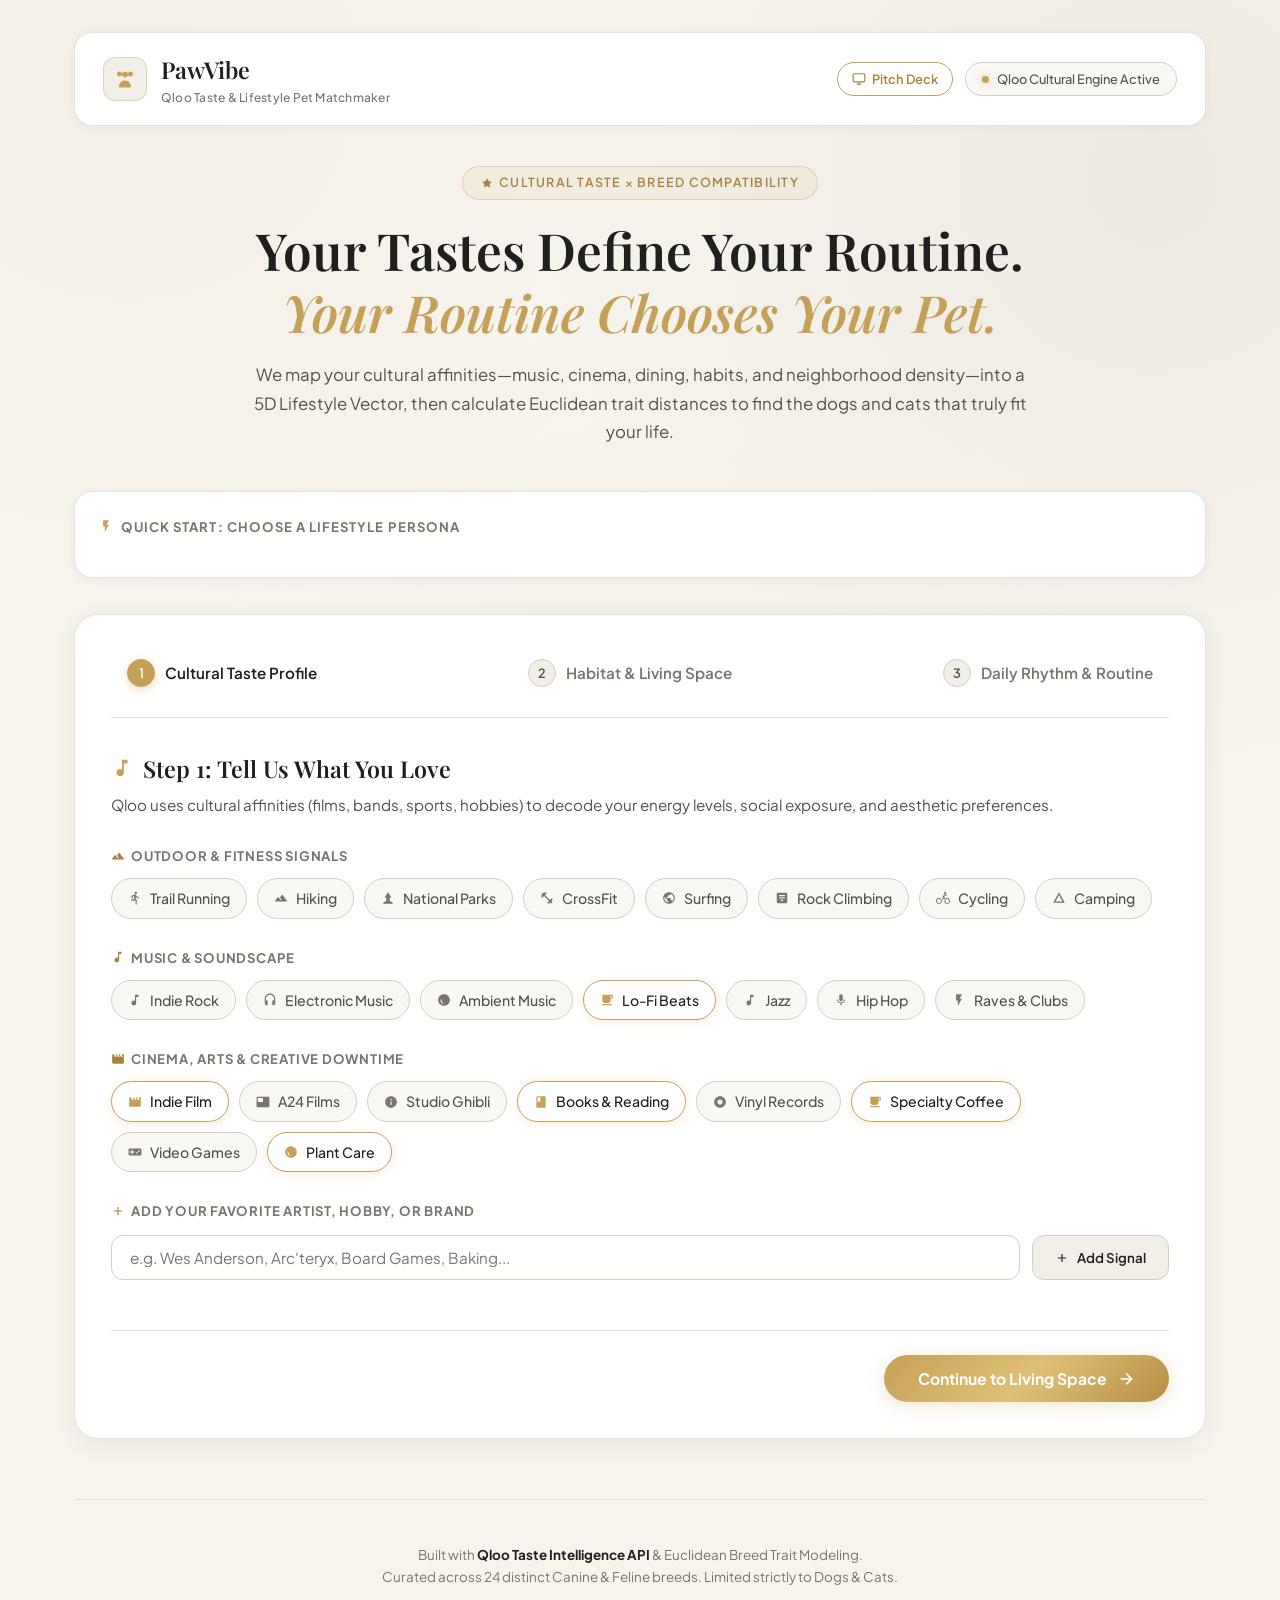
==== commit b1a216c2: "Updated UI" ====
--- a/frontend/index.html
+++ b/frontend/index.html
@@ -25,6 +25,14 @@
         </div>
       </div>
       <div class="header-status">
+        <a href="pitch.html" class="pitch-deck-btn" title="Open Interactive Presentation Deck">
+          <svg viewBox="0 0 24 24" width="14" height="14" fill="none" stroke="currentColor" stroke-width="2">
+            <rect x="2" y="3" width="20" height="14" rx="2" ry="2"></rect>
+            <line x1="8" y1="21" x2="16" y2="21"></line>
+            <line x1="12" y1="17" x2="12" y2="21"></line>
+          </svg>
+          Pitch Deck
+        </a>
         <div class="status-badge" id="api-status-badge">
           <span class="pulse-dot"></span>
           <span id="api-status-text">Qloo Cultural Engine Active</span>
--- a/frontend/styles.css
+++ b/frontend/styles.css
@@ -147,6 +147,28 @@
 .header-status {
   display: flex;
   align-items: center;
+  gap: 12px;
+}
+
+.pitch-deck-btn {
+  display: inline-flex;
+  align-items: center;
+  gap: 6px;
+  padding: 6px 14px;
+  background: var(--color-white);
+  border: 1px solid var(--gold-primary);
+  border-radius: var(--radius-full);
+  font-size: 0.8rem;
+  font-weight: 600;
+  color: var(--gold-deep);
+  text-decoration: none;
+  transition: all 0.2s ease;
+}
+
+.pitch-deck-btn:hover {
+  background: var(--gold-primary);
+  color: var(--color-white);
+  box-shadow: 0 2px 8px rgba(197, 160, 89, 0.25);
 }
 
 .status-badge {
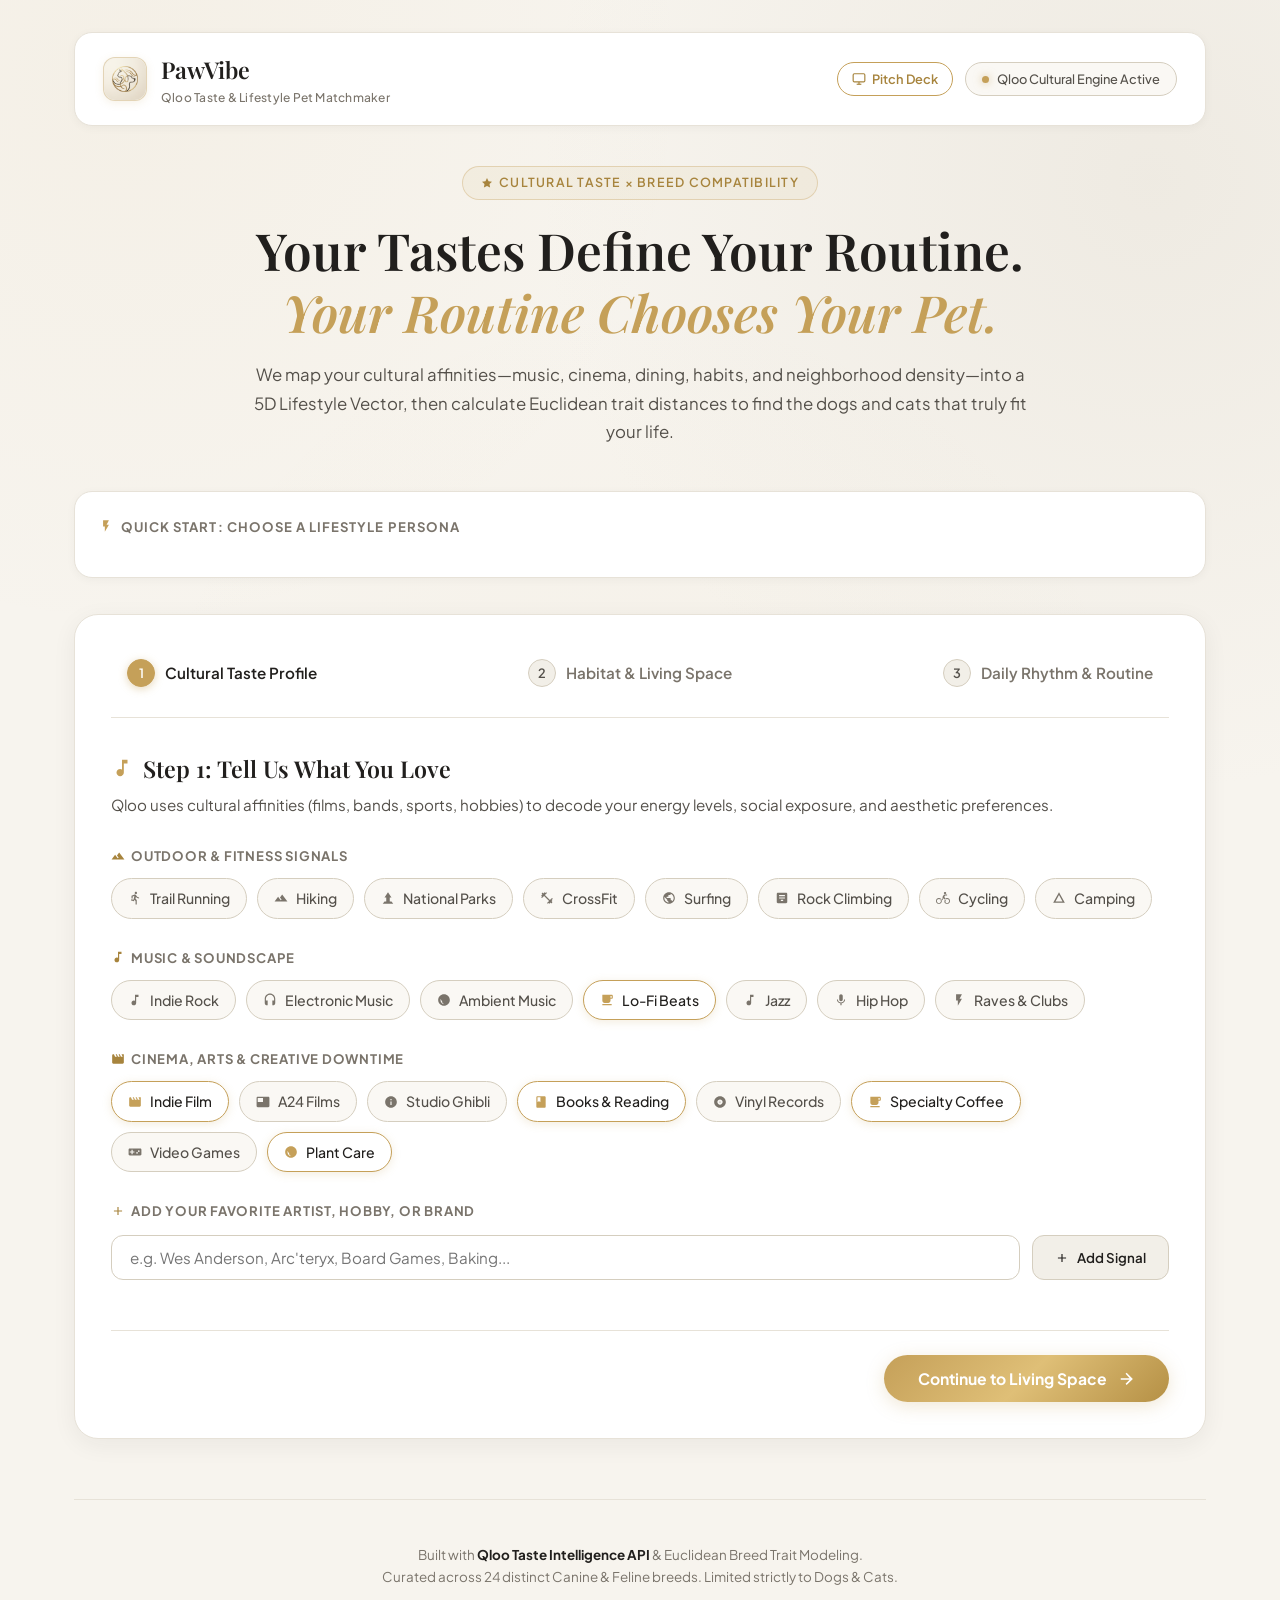
==== commit 99358abb: "Tested api and integration" ====
--- a/frontend/index.html
+++ b/frontend/index.html
@@ -14,10 +14,7 @@
     <header class="app-header">
       <div class="brand">
         <div class="brand-icon-box">
-          <!-- Flat Paw SVG Icon -->
-          <svg viewBox="0 0 24 24">
-            <path d="M12 10.5c1.66 0 3-1.34 3-3s-1.34-3-3-3-3 1.34-3 3 1.34 3 3 3zm-5.5-1c1.38 0 2.5-1.12 2.5-2.5S7.88 4.5 6.5 4.5 4 5.62 4 7s1.12 2.5 2.5 2.5zm11 0c1.38 0 2.5-1.12 2.5-2.5S18.88 4.5 17.5 4.5 15 5.62 15 7s1.12 2.5 2.5 2.5zm-5.5 4c-3.31 0-6 2.69-6 6 0 .55.45 1 1 1h10c.55 0 1-.45 1-1 0-3.31-2.69-6-6-6z"/>
-          </svg>
+          <img src="logo.jpg" alt="PawVibe Atelier Logo">
         </div>
         <div class="brand-text">
           <h1>PawVibe</h1>
--- a/frontend/styles.css
+++ b/frontend/styles.css
@@ -120,6 +120,15 @@
   align-items: center;
   justify-content: center;
   color: var(--gold-primary);
+  overflow: hidden;
+  box-shadow: 0 2px 8px rgba(197, 160, 89, 0.15);
+}
+
+.brand-icon-box img {
+  width: 100%;
+  height: 100%;
+  object-fit: cover;
+  border-radius: inherit;
 }
 
 .brand-icon-box svg {
